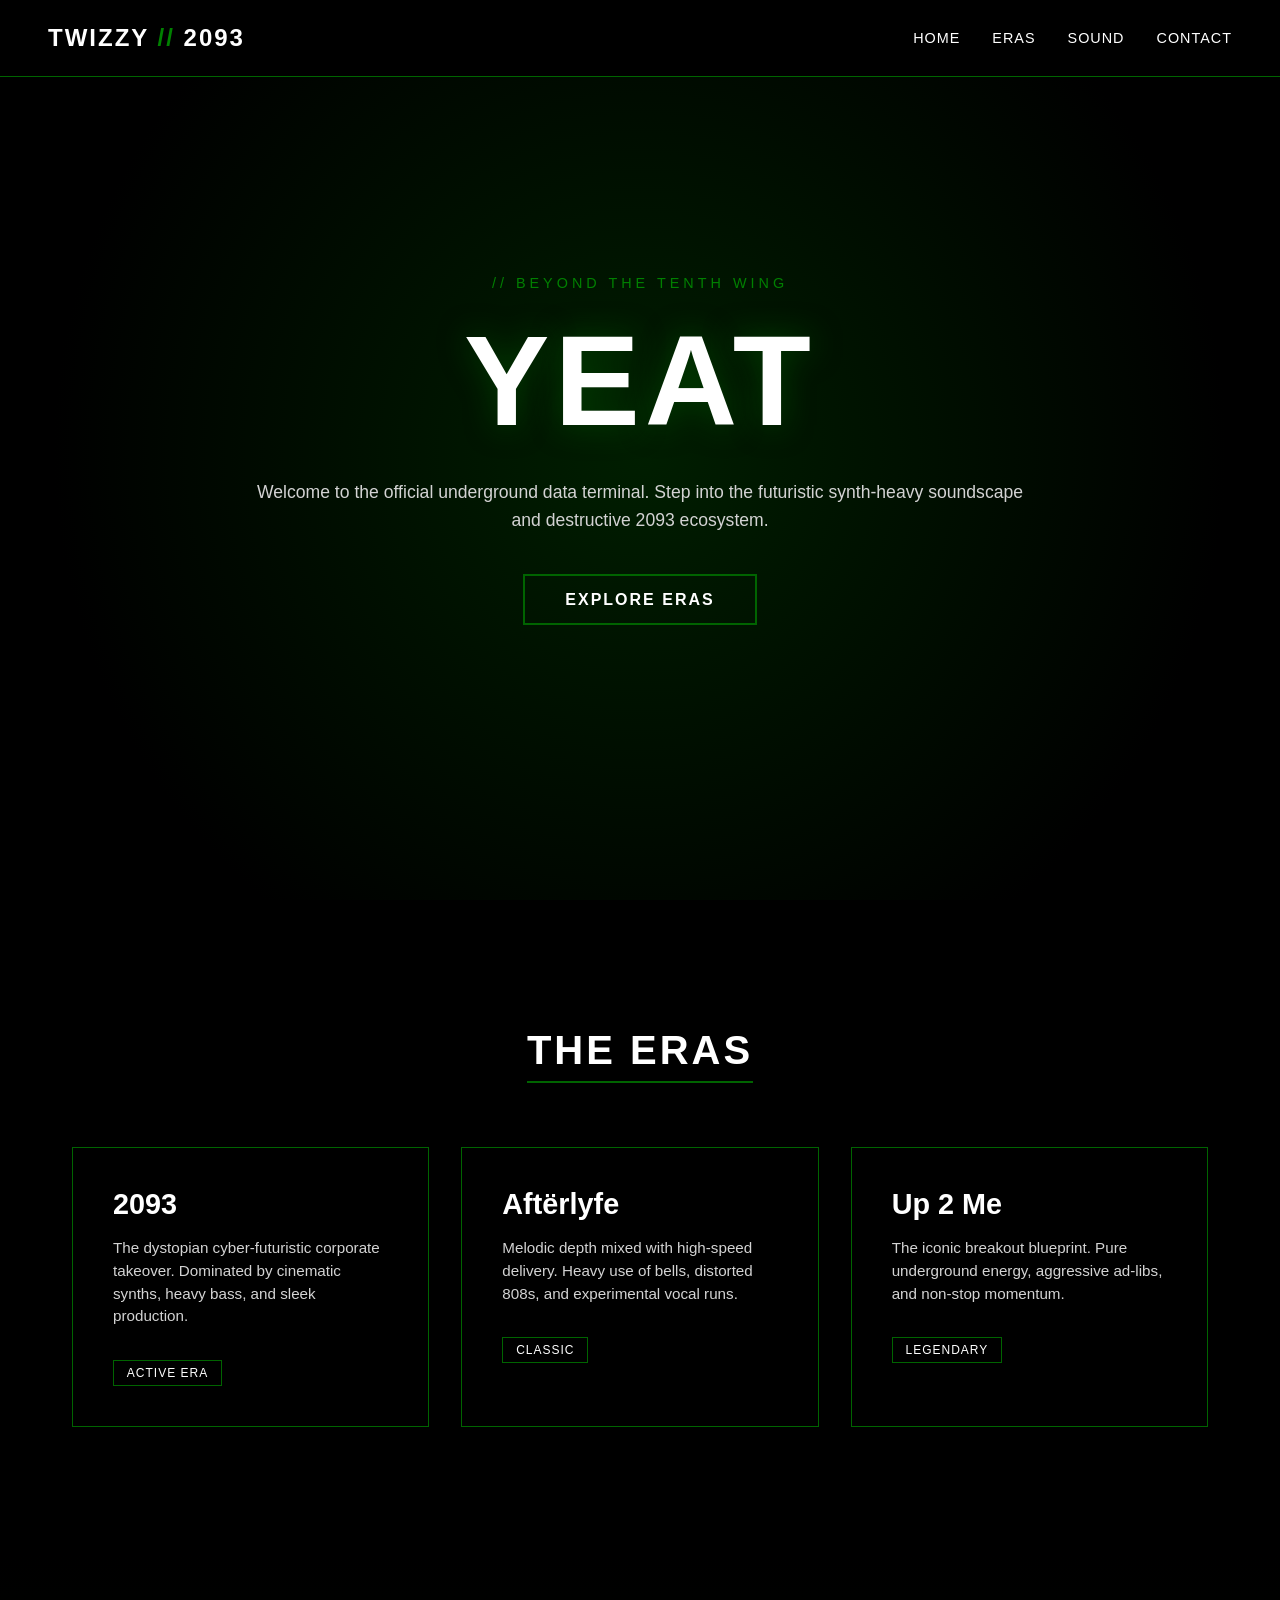
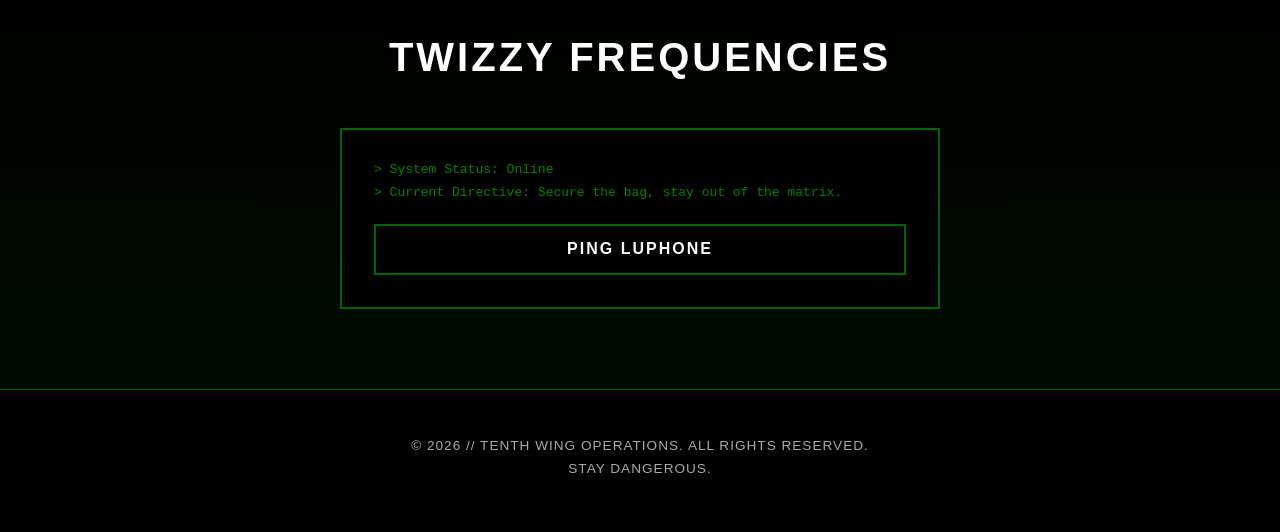
==== index.html @ 70b24931 "Add files via upload" ====
<!DOCTYPE html>
<html lang="en">
<head>
    <meta charset="UTF-8">
    <meta name="viewport" content="width=device-width, initial-scale=1.0">
    <title>YEAT // OFFICIAL HUB</title>
    <link rel="stylesheet" href="style.css">
    <link rel="stylesheet" href="style.css.map">
    <link rel="stylesheet" href="style.scss">
</head>
<body>

    <!-- NAVIGATION (Fixed Position) -->
    <header class="navbar">
        <div class="logo">TWIZZY <span>//</span> 2093</div>
        <nav class="nav-links">
            <a href="#hero">Home</a>
            <a href="#albums">Eras</a>
            <a href="#terminal">Sound</a>
            <a href="#contact">Contact</a>
        </nav>
    </header>

    <!-- HERO SECTION (Relative Position Layering) -->
    <section id="hero" class="hero">
        <div class="hero-content">
            <p class="subtitle">// BEYOND THE TENTH WING</p>
            <h1>YEAT</h1>
            <p class="description">Welcome to the official underground data terminal. Step into the futuristic synth-heavy soundscape and destructive 2093 ecosystem.</p>
            <a href="#albums" class="btn">EXPLORE ERAS</a>
        </div>
    </section>

    <!-- ALBUM ERAS (Relative Position Layering) -->
    <section id="albums" class="albums-section">
        <h2 class="section-title">THE ERAS</h2>
        <div class="album-grid">
            <div class="album-card">
                <h3>2093</h3>
                <p>The dystopian cyber-futuristic corporate takeover. Dominated by cinematic synths, heavy bass, and sleek production.</p>
                <span class="tag">Active Era</span>
            </div>
            <div class="album-card">
                <h3>Aftërlyfe</h3>
                <p>Melodic depth mixed with high-speed delivery. Heavy use of bells, distorted 808s, and experimental vocal runs.</p>
                <span class="tag">Classic</span>
            </div>
            <div class="album-card">
                <h3>Up 2 Me</h3>
                <p>The iconic breakout blueprint. Pure underground energy, aggressive ad-libs, and non-stop momentum.</p>
                <span class="tag">Legendary</span>
            </div>
        </div>
    </section>

    <!-- TERMINAL SECTION -->
    <section id="terminal" class="soundboard-section">
        <h2 class="section-title">TWIZZY FREQUENCIES</h2>
        <div class="terminal-box">
            <p class="terminal-text">> System Status: Online</p>
            <p class="terminal-text">> Current Directive: Secure the bag, stay out of the matrix.</p>
            
            <details class="terminal-dropdown">
                <summary class="btn terminal-btn">PING LUPHONE</summary>
                <p class="output-log">> LUPHONE SIGNAL: SECURE [100%] <br>> PLAYING TRACK: 'Turban' // VIBE CHECK PASSED</p>
            </details>
        </div>
    </section>

    <!-- FOOTER -->
    <footer id="contact" class="footer">
        <p>&copy; 2026 // TENTH WING OPERATIONS. ALL RIGHTS RESERVED.</p>
        <p>STAY DANGEROUS.</p>
    </footer>

</body>
</html>
---- style.css ----
/* --- GLOBAL STYLES --- */
* {
    margin: 0;
    padding: 0;
    box-sizing: border-box;
}

html {
    scroll-behavior: smooth;
}

body {
    background-color: black;
    color: white;
    font-family: 'Space Grotesk', sans-serif;
    overflow-x: hidden;
    position: relative; /* Establishes a positioning context for absolute layers */
}

/* --- BACKGROUND IMAGE LAYER (Fixed Position) --- */
body::before {
    content: "";
    position: fixed; /* Locks the background in place while scrolling */
    top: 0;
    left: 0;
    width: 100%;
    height: 100%;
    background-image: url('[cite: 3]'); /* Your embedded photo */
    background-size: cover;
    background-position: center;
    background-repeat: no-repeat;
    filter: blur(4px);
    opacity: 0.3;
    z-index: -2; /* Keeps it strictly behind all elements */
}

/* --- NAVBAR (Fixed Position) --- */
.navbar {
    position: fixed; /* Locks header to the top of the viewport */
    top: 0;
    left: 0;
    width: 100%;
    display: flex;
    justify-content: space-between;
    align-items: center;
    padding: 1.5rem 3rem;
    background-color: rgba(0, 0, 0, 0.95);
    border-bottom: 1px solid darkgreen;
    z-index: 1000; /* Keeps navbar above everything else */
}

.navbar .logo {
    font-family: 'Syne', sans-serif;
    font-size: 1.5rem;
    font-weight: 800;
    letter-spacing: 2px;
    color: white;
}

.navbar .logo span {
    color: green;
}

.navbar .nav-links {
    display: flex;
    gap: 2rem;
}

.navbar .nav-links a {
    color: white;
    text-decoration: none;
    font-size: 0.9rem;
    text-transform: uppercase;
    letter-spacing: 1px;
    transition: 0.3s ease;
}

.navbar .nav-links a:hover {
    color: green;
    text-shadow: 0 0 10px green;
}

/* --- HERO SECTION (Relative Position) --- */
.hero {
    height: 100vh;
    display: flex;
    align-items: center;
    justify-content: center;
    text-align: center;
    background: radial-gradient(circle at center, rgba(0, 100, 0, 0.3) 0%, black 75%);
    padding: 0 1rem;
    position: relative;
}

.hero .hero-content {
    max-width: 800px;
    position: relative; /* Ensures text stacks correctly over backgrounds */
    z-index: 1;
}

.hero .hero-content .subtitle {
    color: green;
    font-size: 0.9rem;
    letter-spacing: 4px;
    margin-bottom: 1rem;
    text-transform: uppercase;
}

.hero .hero-content h1 {
    font-family: 'Syne', sans-serif;
    font-size: clamp(4rem, 10vw, 8rem);
    font-weight: 800;
    letter-spacing: 5px;
    margin-bottom: 1.5rem;
    color: white;
    text-shadow: 0 0 30px rgba(0, 100, 0, 0.5);
}

.hero .hero-content .description {
    color: lightgray;
    font-size: 1.1rem;
    line-height: 1.6;
    margin-bottom: 2.5rem;
}

/* --- BUTTONS --- */
.btn {
    display: inline-block;
    padding: 0.9rem 2.5rem;
    background-color: transparent;
    color: white;
    border: 2px solid darkgreen;
    font-family: 'Space Grotesk', sans-serif;
    font-weight: 700;
    text-decoration: none;
    text-transform: uppercase;
    letter-spacing: 2px;
    transition: all 0.3s ease-in-out;
    cursor: pointer;
    position: relative; /* Allows precise stacking context */
}

.btn:hover {
    background-color: green;
    color: white;
    box-shadow: 0 0 20px green;
    border-color: green;
}

/* --- ALBUMS SECTION (Relative Position) --- */
.albums-section {
    padding: 8rem 2rem;
    max-width: 1200px;
    margin: 0 auto;
    position: relative;
    z-index: 1;
}

.albums-section .section-title {
    font-family: 'Syne', sans-serif;
    font-size: 2.5rem;
    text-align: center;
    margin-bottom: 4rem;
    letter-spacing: 3px;
    border-bottom: 2px solid darkgreen;
    display: table;
    margin-left: auto;
    margin-right: auto;
    padding-bottom: 0.5rem;
}

.albums-section .album-grid {
    display: grid;
    grid-template-columns: repeat(auto-fit, minmax(300px, 1fr));
    gap: 2rem;
}

.albums-section .album-grid .album-card {
    background-color: rgba(0, 0, 0, 0.95);
    border: 1px solid darkgreen;
    padding: 2.5rem;
    position: relative; /* Positioning context for card elements */
    transition: 0.4s ease;
}

.albums-section .album-grid .album-card:hover {
    transform: translateY(-5px);
    border-color: white;
    box-shadow: 0 10px 30px rgba(0, 100, 0, 0.3);
}

.albums-section .album-grid .album-card:hover .tag {
    background-color: green;
    color: white;
}

.albums-section .album-grid .album-card h3 {
    font-family: 'Syne', sans-serif;
    font-size: 1.8rem;
    margin-bottom: 1rem;
}

.albums-section .album-grid .album-card p {
    color: lightgray;
    font-size: 0.95rem;
    line-height: 1.5;
    margin-bottom: 2rem;
}

.albums-section .album-grid .album-card .tag {
    display: inline-block;
    padding: 0.3rem 0.8rem;
    border: 1px solid darkgreen;
    font-size: 0.75rem;
    text-transform: uppercase;
    letter-spacing: 1px;
    transition: 0.3s;
}

/* --- TERMINAL SECTION (Relative Position) --- */
.soundboard-section {
    padding: 5rem 2rem;
    background: linear-gradient(to bottom, black, rgba(0, 100, 0, 0.1));
    text-align: center;
    position: relative;
    z-index: 1;
}

.soundboard-section .section-title {
    font-family: 'Syne', sans-serif;
    font-size: 2.5rem;
    margin-bottom: 3rem;
    letter-spacing: 3px;
}

.soundboard-section .terminal-box {
    max-width: 600px;
    margin: 0 auto;
    background-color: rgba(0, 0, 0, 0.95);
    border: 2px solid darkgreen;
    padding: 2rem;
    text-align: left;
    position: relative;
}

.soundboard-section .terminal-box .terminal-text {
    font-family: monospace;
    color: green;
    margin-bottom: 0.5rem;
}

.soundboard-section .terminal-box .terminal-dropdown {
    margin-top: 1.5rem;
    position: relative;
}

.soundboard-section .terminal-box .terminal-dropdown summary {
    list-style: none;
    text-align: center;
    width: 100%;
}

.soundboard-section .terminal-box .terminal-dropdown summary::-webkit-details-marker {
    display: none;
}

.soundboard-section .terminal-box .output-log {
    font-family: monospace;
    color: lightgray;
    margin-top: 1.5rem;
    font-size: 0.9rem;
    border-top: 1px dashed darkgreen;
    padding-top: 1rem;
}

/* --- FOOTER (Relative Position) --- */
.footer {
    padding: 3rem;
    text-align: center;
    border-top: 1px solid darkgreen;
    font-size: 0.85rem;
    color: darkgray;
    letter-spacing: 1px;
    position: relative;
    z-index: 1;
}

.footer p {
    margin-bottom: 0.5rem;
}
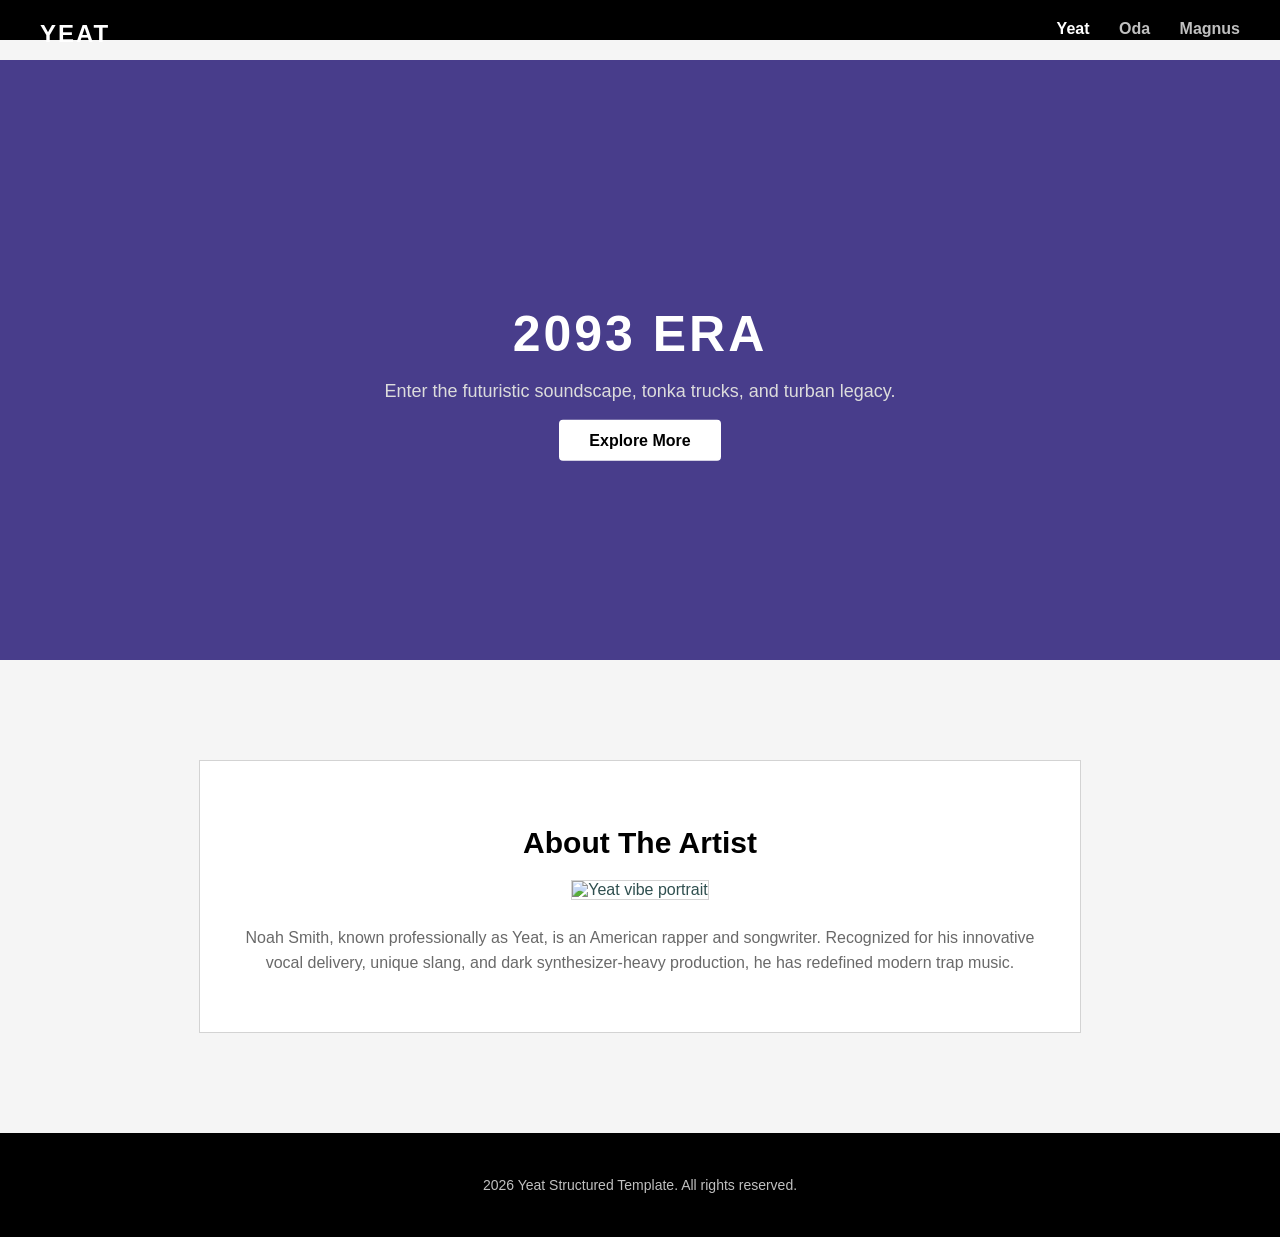
==== commit 95c3c17c: "Add files via upload" ====
--- a/index.html
+++ b/index.html
@@ -2,76 +2,38 @@
 <html lang="en">
 <head>
     <meta charset="UTF-8">
-    <meta name="viewport" content="width=device-width, initial-scale=1.0">
-    <title>YEAT // OFFICIAL HUB</title>
+    <title>Yeat - Official Site</title>
     <link rel="stylesheet" href="style.css">
-    <link rel="stylesheet" href="style.css.map">
-    <link rel="stylesheet" href="style.scss">
 </head>
 <body>
+    <div class="header">
+        <div class="logo">YEAT</div>
+        <div class="nav">
+            <a href="index.html" class="active">Yeat</a>
+            <a href="oda.html">Oda</a>
+            <a href="magnus.html">Magnus</a>
+        </div>
+    </div>
 
-    <!-- NAVIGATION (Fixed Position) -->
-    <header class="navbar">
-        <div class="logo">TWIZZY <span>//</span> 2093</div>
-        <nav class="nav-links">
-            <a href="#hero">Home</a>
-            <a href="#albums">Eras</a>
-            <a href="#terminal">Sound</a>
-            <a href="#contact">Contact</a>
-        </nav>
-    </header>
+    <div class="hero">
+        <div class="hero-content">
+            <h1>2093 ERA</h1>
+            <p>Enter the futuristic soundscape, tonka trucks, and turban legacy.</p>
+            <a href="#about" class="btn">Explore More</a>
+        </div>
+    </div>
 
-    <!-- HERO SECTION (Relative Position Layering) -->
-    <section id="hero" class="hero">
-        <div class="hero-content">
-            <p class="subtitle">// BEYOND THE TENTH WING</p>
-            <h1>YEAT</h1>
-            <p class="description">Welcome to the official underground data terminal. Step into the futuristic synth-heavy soundscape and destructive 2093 ecosystem.</p>
-            <a href="#albums" class="btn">EXPLORE ERAS</a>
+    <div id="about" class="section">
+        <h2>About The Artist</h2>
+        <!-- Added photo placeholder -->
+        <div class="img-container">
+            <img src="https://encrypted-tbn0.gstatic.com/images?q=tbn:ANd9GcSKcuZzSuJfzXqnuyqE5HTbbtB-ASNsvZFk_6COTGSlcplfEpAjRcWS_A8&s=10" alt="Yeat vibe portrait">
         </div>
-    </section>
+        <p>Noah Smith, known professionally as Yeat, is an American rapper and songwriter. Recognized for his innovative vocal delivery, unique slang, and dark synthesizer-heavy production, he has redefined modern trap music.</p>
+    </div>
 
-    <!-- ALBUM ERAS (Relative Position Layering) -->
-    <section id="albums" class="albums-section">
-        <h2 class="section-title">THE ERAS</h2>
-        <div class="album-grid">
-            <div class="album-card">
-                <h3>2093</h3>
-                <p>The dystopian cyber-futuristic corporate takeover. Dominated by cinematic synths, heavy bass, and sleek production.</p>
-                <span class="tag">Active Era</span>
-            </div>
-            <div class="album-card">
-                <h3>Aftërlyfe</h3>
-                <p>Melodic depth mixed with high-speed delivery. Heavy use of bells, distorted 808s, and experimental vocal runs.</p>
-                <span class="tag">Classic</span>
-            </div>
-            <div class="album-card">
-                <h3>Up 2 Me</h3>
-                <p>The iconic breakout blueprint. Pure underground energy, aggressive ad-libs, and non-stop momentum.</p>
-                <span class="tag">Legendary</span>
-            </div>
-        </div>
-    </section>
-
-    <!-- TERMINAL SECTION -->
-    <section id="terminal" class="soundboard-section">
-        <h2 class="section-title">TWIZZY FREQUENCIES</h2>
-        <div class="terminal-box">
-            <p class="terminal-text">> System Status: Online</p>
-            <p class="terminal-text">> Current Directive: Secure the bag, stay out of the matrix.</p>
-            
-            <details class="terminal-dropdown">
-                <summary class="btn terminal-btn">PING LUPHONE</summary>
-                <p class="output-log">> LUPHONE SIGNAL: SECURE [100%] <br>> PLAYING TRACK: 'Turban' // VIBE CHECK PASSED</p>
-            </details>
-        </div>
-    </section>
-
-    <!-- FOOTER -->
-    <footer id="contact" class="footer">
-        <p>&copy; 2026 // TENTH WING OPERATIONS. ALL RIGHTS RESERVED.</p>
-        <p>STAY DANGEROUS.</p>
-    </footer>
-
+    <div class="footer">
+        <p>2026 Yeat Structured Template. All rights reserved.</p>
+    </div>
 </body>
 </html>
--- a/style.css
+++ b/style.css
@@ -1,290 +1,152 @@
-/* --- GLOBAL STYLES --- */
-* {
+/* Basic Reset & Layout */
+body {
     margin: 0;
     padding: 0;
-    box-sizing: border-box;
+    font-family: sans-serif;
+    background-color: whitesmoke;
+    color: darkslategray;
 }
 
-html {
-    scroll-behavior: smooth;
-}
-
-body {
-    background-color: black;
-    color: white;
-    font-family: 'Space Grotesk', sans-serif;
-    overflow-x: hidden;
-    position: relative; /* Establishes a positioning context for absolute layers */
-}
-
-/* --- BACKGROUND IMAGE LAYER (Fixed Position) --- */
-body::before {
-    content: "";
-    position: fixed; /* Locks the background in place while scrolling */
+/* Header Navigation (Absolute/Relative positioning) */
+.header {
+    position: fixed;
     top: 0;
     left: 0;
     width: 100%;
-    height: 100%;
-    background-image: url('[cite: 3]'); /* Your embedded photo */
-    background-size: cover;
-    background-position: center;
-    background-repeat: no-repeat;
-    filter: blur(4px);
-    opacity: 0.3;
-    z-index: -2; /* Keeps it strictly behind all elements */
+    background-color: black;
+    color: white;
+    padding: 20px 40px;
+    box-sizing: border-box;
+    z-index: 10;
 }
 
-/* --- NAVBAR (Fixed Position) --- */
-.navbar {
-    position: fixed; /* Locks header to the top of the viewport */
-    top: 0;
-    left: 0;
-    width: 100%;
-    display: flex;
-    justify-content: space-between;
-    align-items: center;
-    padding: 1.5rem 3rem;
-    background-color: rgba(0, 0, 0, 0.95);
-    border-bottom: 1px solid darkgreen;
-    z-index: 1000; /* Keeps navbar above everything else */
+.logo {
+    position: absolute;
+    left: 40px;
+    font-weight: bold;
+    font-size: 24px;
+    letter-spacing: 2px;
 }
 
-.navbar .logo {
-    font-family: 'Syne', sans-serif;
-    font-size: 1.5rem;
-    font-weight: 800;
-    letter-spacing: 2px;
+.nav {
+    position: absolute;
+    right: 40px;
+    top: 20px;
+}
+
+.nav a {
+    color: silver;
+    text-decoration: none;
+    margin-left: 25px;
+    font-weight: bold;
+}
+
+.nav a:hover, .nav a.active {
     color: white;
 }
 
-.navbar .logo span {
-    color: green;
+/* Hero Banner Section */
+.hero {
+    position: relative;
+    width: 100%;
+    height: 600px;
+    background-color: darkslateblue;
+    color: white;
+    text-align: center;
+    top: 60px;
 }
 
-.navbar .nav-links {
-    display: flex;
-    gap: 2rem;
+/* Unique backgrounds for pages using named colors */
+.oda-hero {
+    background-color: indianred;
 }
 
-.navbar .nav-links a {
-    color: white;
-    text-decoration: none;
-    font-size: 0.9rem;
-    text-transform: uppercase;
-    letter-spacing: 1px;
-    transition: 0.3s ease;
+.magnus-hero {
+    background-color: dimgrey;
 }
 
-.navbar .nav-links a:hover {
-    color: green;
-    text-shadow: 0 0 10px green;
+.hero-content {
+    position: absolute;
+    top: 50%;
+    left: 50%;
+    transform: translate(-50%, -50%);
+    width: 80%;
 }
 
-/* --- HERO SECTION (Relative Position) --- */
-.hero {
-    height: 100vh;
-    display: flex;
-    align-items: center;
-    justify-content: center;
-    text-align: center;
-    background: radial-gradient(circle at center, rgba(0, 100, 0, 0.3) 0%, black 75%);
-    padding: 0 1rem;
-    position: relative;
+.hero-content h1 {
+    font-size: 50px;
+    margin-bottom: 10px;
+    letter-spacing: 3px;
 }
 
-.hero .hero-content {
-    max-width: 800px;
-    position: relative; /* Ensures text stacks correctly over backgrounds */
-    z-index: 1;
+.hero-content p {
+    font-size: 18px;
+    margin-bottom: 30px;
+    color: gainsboro;
 }
 
-.hero .hero-content .subtitle {
-    color: green;
-    font-size: 0.9rem;
-    letter-spacing: 4px;
-    margin-bottom: 1rem;
-    text-transform: uppercase;
-}
-
-.hero .hero-content h1 {
-    font-family: 'Syne', sans-serif;
-    font-size: clamp(4rem, 10vw, 8rem);
-    font-weight: 800;
-    letter-spacing: 5px;
-    margin-bottom: 1.5rem;
-    color: white;
-    text-shadow: 0 0 30px rgba(0, 100, 0, 0.5);
-}
-
-.hero .hero-content .description {
-    color: lightgray;
-    font-size: 1.1rem;
-    line-height: 1.6;
-    margin-bottom: 2.5rem;
-}
-
-/* --- BUTTONS --- */
+/* Action Button */
 .btn {
-    display: inline-block;
-    padding: 0.9rem 2.5rem;
-    background-color: transparent;
-    color: white;
-    border: 2px solid darkgreen;
-    font-family: 'Space Grotesk', sans-serif;
-    font-weight: 700;
+    background-color: white;
+    color: black;
+    padding: 12px 30px;
     text-decoration: none;
-    text-transform: uppercase;
-    letter-spacing: 2px;
-    transition: all 0.3s ease-in-out;
-    cursor: pointer;
-    position: relative; /* Allows precise stacking context */
+    font-weight: bold;
+    border-radius: 4px;
 }
 
 .btn:hover {
-    background-color: green;
-    color: white;
-    box-shadow: 0 0 20px green;
-    border-color: green;
+    background-color: lightgray;
 }
 
-/* --- ALBUMS SECTION (Relative Position) --- */
-.albums-section {
-    padding: 8rem 2rem;
-    max-width: 1200px;
-    margin: 0 auto;
+/* Content Section */
+.section {
     position: relative;
-    z-index: 1;
+    top: 60px;
+    max-width: 800px;
+    margin: 100px auto;
+    padding: 40px;
+    background-color: white;
+    text-align: center;
+    border: 1px solid lightgray;
 }
 
-.albums-section .section-title {
-    font-family: 'Syne', sans-serif;
-    font-size: 2.5rem;
-    text-align: center;
-    margin-bottom: 4rem;
-    letter-spacing: 3px;
-    border-bottom: 2px solid darkgreen;
-    display: table;
-    margin-left: auto;
-    margin-right: auto;
-    padding-bottom: 0.5rem;
+.section h2 {
+    font-size: 30px;
+    margin-bottom: 20px;
+    color: black;
 }
 
-.albums-section .album-grid {
-    display: grid;
-    grid-template-columns: repeat(auto-fit, minmax(300px, 1fr));
-    gap: 2rem;
+/* Image Container & Styling */
+.img-container {
+    position: relative;
+    width: 100%;
+    max-height: 400px;
+    margin-bottom: 25px;
+    overflow: hidden;
 }
 
-.albums-section .album-grid .album-card {
-    background-color: rgba(0, 0, 0, 0.95);
-    border: 1px solid darkgreen;
-    padding: 2.5rem;
-    position: relative; /* Positioning context for card elements */
-    transition: 0.4s ease;
+.img-container img {
+    width: 100%;
+    height: auto;
+    max-height: 400px;
+    object-fit: cover;
+    border: 1px solid lightgray;
 }
 
-.albums-section .album-grid .album-card:hover {
-    transform: translateY(-5px);
-    border-color: white;
-    box-shadow: 0 10px 30px rgba(0, 100, 0, 0.3);
+.section p {
+    font-size: 16px;
+    line-height: 1.6;
+    color: dimgray;
 }
 
-.albums-section .album-grid .album-card:hover .tag {
-    background-color: green;
-    color: white;
-}
-
-.albums-section .album-grid .album-card h3 {
-    font-family: 'Syne', sans-serif;
-    font-size: 1.8rem;
-    margin-bottom: 1rem;
-}
-
-.albums-section .album-grid .album-card p {
-    color: lightgray;
-    font-size: 0.95rem;
-    line-height: 1.5;
-    margin-bottom: 2rem;
-}
-
-.albums-section .album-grid .album-card .tag {
-    display: inline-block;
-    padding: 0.3rem 0.8rem;
-    border: 1px solid darkgreen;
-    font-size: 0.75rem;
-    text-transform: uppercase;
-    letter-spacing: 1px;
-    transition: 0.3s;
-}
-
-/* --- TERMINAL SECTION (Relative Position) --- */
-.soundboard-section {
-    padding: 5rem 2rem;
-    background: linear-gradient(to bottom, black, rgba(0, 100, 0, 0.1));
+/* Footer */
+.footer {
+    position: relative;
+    top: 60px;
+    background-color: black;
+    color: silver;
     text-align: center;
-    position: relative;
-    z-index: 1;
-}
-
-.soundboard-section .section-title {
-    font-family: 'Syne', sans-serif;
-    font-size: 2.5rem;
-    margin-bottom: 3rem;
-    letter-spacing: 3px;
-}
-
-.soundboard-section .terminal-box {
-    max-width: 600px;
-    margin: 0 auto;
-    background-color: rgba(0, 0, 0, 0.95);
-    border: 2px solid darkgreen;
-    padding: 2rem;
-    text-align: left;
-    position: relative;
-}
-
-.soundboard-section .terminal-box .terminal-text {
-    font-family: monospace;
-    color: green;
-    margin-bottom: 0.5rem;
-}
-
-.soundboard-section .terminal-box .terminal-dropdown {
-    margin-top: 1.5rem;
-    position: relative;
-}
-
-.soundboard-section .terminal-box .terminal-dropdown summary {
-    list-style: none;
-    text-align: center;
-    width: 100%;
-}
-
-.soundboard-section .terminal-box .terminal-dropdown summary::-webkit-details-marker {
-    display: none;
-}
-
-.soundboard-section .terminal-box .output-log {
-    font-family: monospace;
-    color: lightgray;
-    margin-top: 1.5rem;
-    font-size: 0.9rem;
-    border-top: 1px dashed darkgreen;
-    padding-top: 1rem;
-}
-
-/* --- FOOTER (Relative Position) --- */
-.footer {
-    padding: 3rem;
-    text-align: center;
-    border-top: 1px solid darkgreen;
-    font-size: 0.85rem;
-    color: darkgray;
-    letter-spacing: 1px;
-    position: relative;
-    z-index: 1;
-}
-
-.footer p {
-    margin-bottom: 0.5rem;
+    padding: 30px;
+    font-size: 14px;
 }
